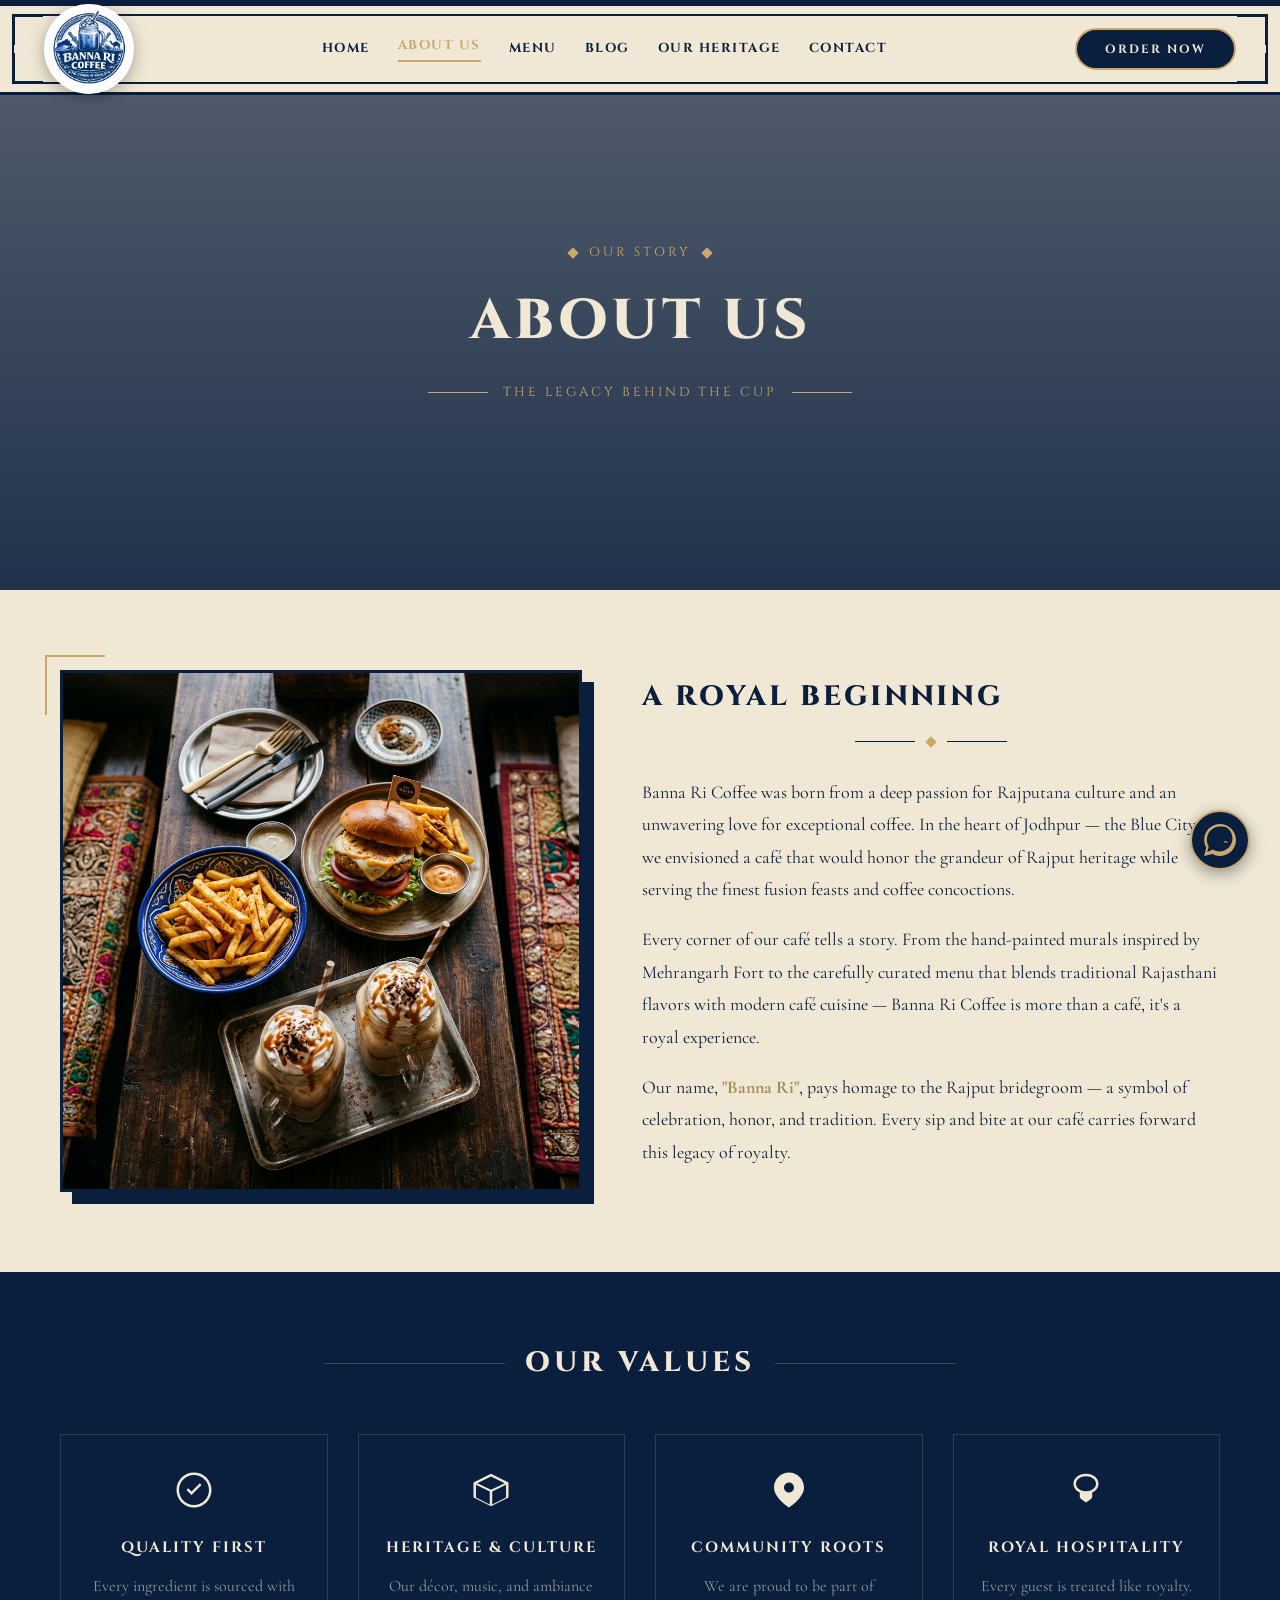
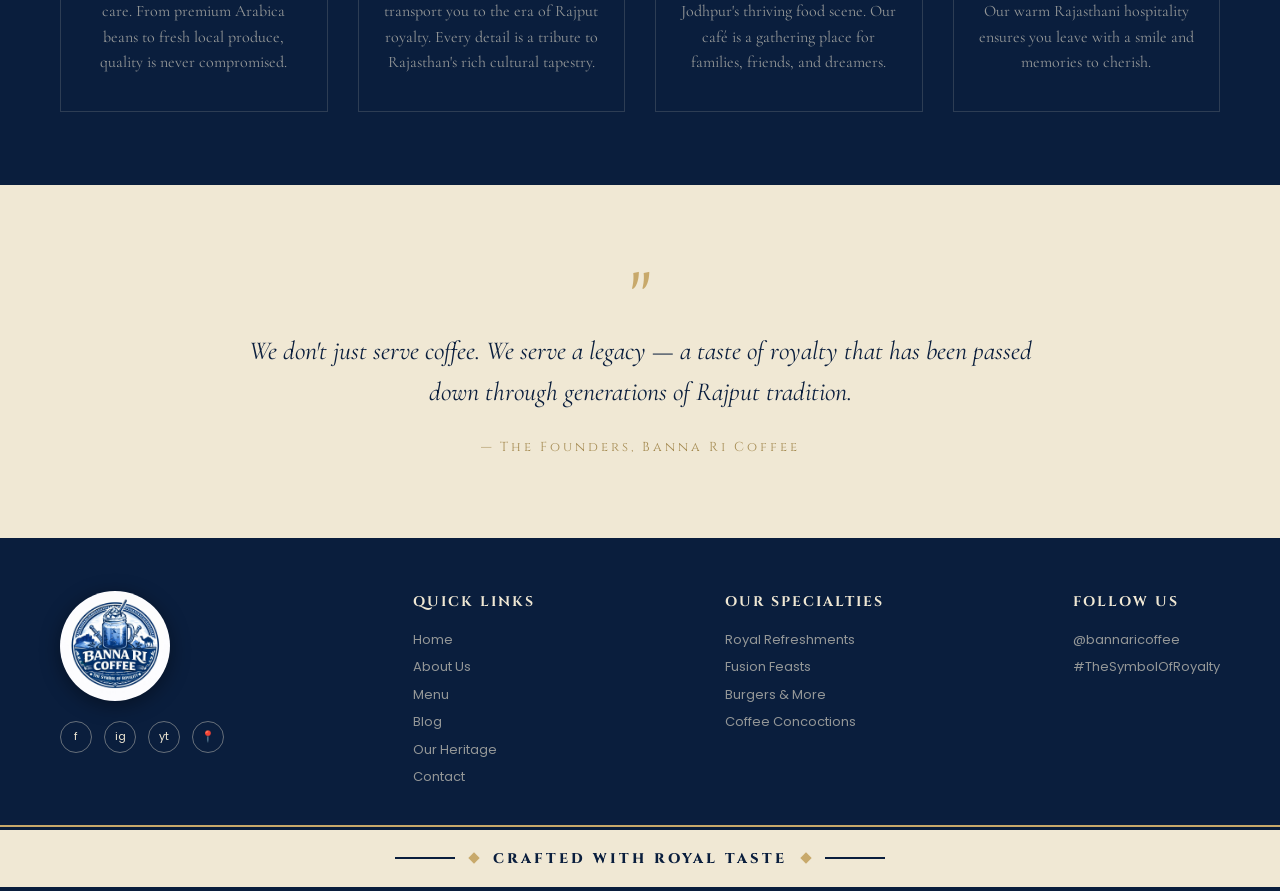
==== about.html @ 78f63f7e "feat: initial commit of Banna Ri Coffee website" ====
<!DOCTYPE html>
<html lang="en">
<head>
    <meta charset="UTF-8">
    <meta name="viewport" content="width=device-width, initial-scale=1.0">
    <title>About Us | Banna Ri Coffee – The Symbol of Royality</title>
    <meta name="description" content="Discover the story behind Banna Ri Coffee – where Rajputana heritage meets modern café culture in Jodhpur, Rajasthan.">
    <link rel="preconnect" href="https://fonts.googleapis.com">
    <link rel="preconnect" href="https://fonts.gstatic.com" crossorigin>
    <link href="https://fonts.googleapis.com/css2?family=Cinzel:wght@400;500;600;700;800;900&family=Cormorant+Garamond:ital,wght@0,300;0,400;0,500;0,600;0,700;1,300;1,400;1,500&family=Poppins:wght@300;400;500;600&display=swap" rel="stylesheet">
    <link rel="stylesheet" href="style.css">
    <link rel="stylesheet" href="pages.css">
</head>
<body>

<!-- NAVBAR -->
<nav id="navbar" class="navbar">
    <div class="nav-inner">
        <div class="corner-ornament tl"></div>
        <div class="corner-ornament tr"></div>
        <div class="corner-ornament bl"></div>
        <div class="corner-ornament br"></div>
        <a href="index.html" class="nav-logo"><img src="logo.png" alt="Banna Ri Coffee" class="logo-img"></a>
        <div class="nav-links">
            <a href="index.html">HOME</a>
            <a href="about.html" class="active">ABOUT US</a>
            <a href="menu.html">MENU</a>
            <a href="blog.html">BLOG</a>
            <a href="heritage.html">OUR HERITAGE</a>
            <a href="index.html#contact">CONTACT</a>
        </div>
        <button class="mobile-menu-toggle" id="mobile-toggle" aria-label="Toggle Menu">☰</button>
        <a href="https://wa.me/918690031102?text=Jai%20Rajputana!%20I%20would%20like%20to%20place%20an%20order%20or%20inquire%20about%20Banna%20Ri%20Coffee." class="order-btn" target="_blank" rel="noopener noreferrer">ORDER NOW</a>
    </div>
</nav>

<!-- PAGE HERO -->
<section class="page-hero">
    <div class="page-hero-bg" style="background-image:url('https://images.unsplash.com/photo-1524492412937-b28074a5d7da?q=80&w=1400&auto=format&fit=crop')"></div>
    <div class="page-hero-overlay"></div>
    <div class="page-hero-content">
        <p class="hero-tagline"><span class="diamond-sm"></span> OUR STORY <span class="diamond-sm"></span></p>
        <h1>ABOUT US</h1>
        <div class="hero-rule"><span class="rule-line"></span><span class="hero-sub">THE LEGACY BEHIND THE CUP</span><span class="rule-line"></span></div>
    </div>
</section>

<!-- STORY SECTION -->
<section class="about-story">
    <div class="story-grid">
        <div class="story-image">
            <img src="heritage-food.png" alt="Banna Ri Coffee Heritage Spread">
            <div class="img-ornament"></div>
        </div>
        <div class="story-text">
            <h2>A ROYAL BEGINNING</h2>
            <div class="ornament-divider">
                <span class="o-line"></span>
                <span class="diamond-sm"></span>
                <span class="o-line"></span>
            </div>
            <p>Banna Ri Coffee was born from a deep passion for Rajputana culture and an unwavering love for exceptional coffee. In the heart of Jodhpur — the Blue City — we envisioned a café that would honor the grandeur of Rajput heritage while serving the finest fusion feasts and coffee concoctions.</p>
            <p>Every corner of our café tells a story. From the hand-painted murals inspired by Mehrangarh Fort to the carefully curated menu that blends traditional Rajasthani flavors with modern café cuisine — Banna Ri Coffee is more than a café, it's a royal experience.</p>
            <p>Our name, <strong>"Banna Ri"</strong>, pays homage to the Rajput bridegroom — a symbol of celebration, honor, and tradition. Every sip and bite at our café carries forward this legacy of royalty.</p>
        </div>
    </div>
</section>

<!-- VALUES SECTION -->
<section class="values-section">
    <div class="values-heading">
        <div class="heading-line"></div>
        <h2>OUR VALUES</h2>
        <div class="heading-line"></div>
    </div>
    <div class="values-grid">
        <div class="value-card">
            <div class="value-icon">
                <svg viewBox="0 0 64 64" width="40" height="40" fill="var(--cream)"><path d="M32,4C16.5,4,4,16.5,4,32s12.5,28,28,28s28-12.5,28-28S47.5,4,32,4z M32,56C18.7,56,8,45.3,8,32S18.7,8,32,8s24,10.7,24,24S45.3,56,32,56z M44,24l-16,16l-8-8l2.8-2.8L28,34.4l13.2-13.2L44,24z"/></svg>
            </div>
            <h3>QUALITY FIRST</h3>
            <p>Every ingredient is sourced with care. From premium Arabica beans to fresh local produce, quality is never compromised.</p>
        </div>
        <div class="value-card">
            <div class="value-icon">
                <svg viewBox="0 0 64 64" width="40" height="40" fill="var(--cream)"><path d="M32,6L4,20v24l28,14l28-14V20L32,6z M32,10.5L54,21L32,31.5L10,21L32,10.5z M8,23.5l22,11v20.5L8,44V23.5z M34,55V34.5l22-11V44L34,55z"/></svg>
            </div>
            <h3>HERITAGE & CULTURE</h3>
            <p>Our décor, music, and ambiance transport you to the era of Rajput royalty. Every detail is a tribute to Rajasthan's rich cultural tapestry.</p>
        </div>
        <div class="value-card">
            <div class="value-icon">
                <svg viewBox="0 0 64 64" width="40" height="40" fill="var(--cream)"><path d="M32,4C18.7,4,8,14.7,8,28c0,17,24,32,24,32s24-15,24-32C56,14.7,45.3,4,32,4z M32,36c-4.4,0-8-3.6-8-8s3.6-8,8-8s8,3.6,8,8S36.4,36,32,36z"/></svg>
            </div>
            <h3>COMMUNITY ROOTS</h3>
            <p>We are proud to be part of Jodhpur's thriving food scene. Our café is a gathering place for families, friends, and dreamers.</p>
        </div>
        <div class="value-card">
            <div class="value-icon">
                <svg viewBox="0 0 64 64" width="40" height="40" fill="var(--cream)"><path d="M52,22c0-8.8-8-16-20-16S12,13.2,12,22c0,6,4,11.3,10,14v6c0,2,1,4,3,5l7,5l7-5c2-1,3-3,3-5v-6C48,33.3,52,28,52,22z M32,10c9,0,16,5.4,16,12s-7,12-16,12s-16-5.4-16-12S23,10,32,10z"/></svg>
            </div>
            <h3>ROYAL HOSPITALITY</h3>
            <p>Every guest is treated like royalty. Our warm Rajasthani hospitality ensures you leave with a smile and memories to cherish.</p>
        </div>
    </div>
</section>

<!-- TEAM QUOTE -->
<section class="quote-banner">
    <div class="quote-content">
        <div class="quote-mark">"</div>
        <blockquote>We don't just serve coffee. We serve a legacy — a taste of royalty that has been passed down through generations of Rajput tradition.</blockquote>
        <p class="quote-author">— The Founders, Banna Ri Coffee</p>
    </div>
</section>

<!-- FOOTER -->
<footer class="footer">
    <div class="footer-grid">
        <div class="footer-brand">
            <img src="logo.png" alt="Banna Ri Coffee" class="footer-logo">
            <div class="social-row">
                <a href="#" aria-label="Facebook">f</a>
                <a href="#" aria-label="Instagram">ig</a>
                <a href="#" aria-label="YouTube">yt</a>
                <a href="#" aria-label="Location">📍</a>
            </div>
        </div>
        <div class="footer-col">
            <h4>QUICK LINKS</h4>
            <a href="index.html">Home</a>
            <a href="about.html">About Us</a>
            <a href="menu.html">Menu</a>
            <a href="blog.html">Blog</a>
            <a href="heritage.html">Our Heritage</a>
            <a href="index.html#contact">Contact</a>
        </div>
        <div class="footer-col">
            <h4>OUR SPECIALTIES</h4>
            <a href="menu.html">Royal Refreshments</a>
            <a href="menu.html">Fusion Feasts</a>
            <a href="menu.html">Burgers & More</a>
            <a href="menu.html">Coffee Concoctions</a>
        </div>
        <div class="footer-col">
            <h4>FOLLOW US</h4>
            <p>@bannaricoffee</p>
            <p>#TheSymbolOfRoyalty</p>
        </div>
    </div>
</footer>
<div class="bottom-bar">
    <span class="bar-line"></span><span class="diamond-sm"></span>
    <span class="bar-text">CRAFTED WITH ROYAL TASTE</span>
    <span class="diamond-sm"></span><span class="bar-line"></span>
</div>

<!-- FLOATING WHATSAPP BUTTON -->
<a href="https://wa.me/918690031102?text=Jai%20Rajputana!%20I%20would%20like%20to%20place%20an%20order%20or%20inquire%20about%20Banna%20Ri%20Coffee." class="whatsapp-float" target="_blank" rel="noopener noreferrer">
    <div class="whatsapp-tooltip">ORDER / INQUIRE ON WHATSAPP</div>
    <svg class="whatsapp-icon" viewBox="0 0 24 24">
        <path d="M.057 24l1.687-6.163c-1.041-1.804-1.588-3.849-1.587-5.946C.06 5.348 5.397.01 12.008.01c3.202.001 6.212 1.246 8.477 3.514 2.266 2.268 3.507 5.28 3.505 8.484-.004 6.657-5.34 11.997-11.953 11.997-2.005-.001-3.973-.502-5.724-1.455L0 24zm6.59-4.846c1.6.95 3.188 1.449 4.825 1.451 5.436 0 9.86-4.37 9.864-9.799.002-2.63-1.023-5.101-2.885-6.967C16.688 1.974 14.218 1.95 12.012 1.95c-5.438 0-9.863 4.373-9.867 9.802-.001 1.764.47 3.487 1.365 5.02L2.516 21.03l4.131-1.876zm11.758-5.321c-.328-.164-1.94-.959-2.241-1.07-.301-.11-.52-.164-.738.164-.219.329-.848 1.07-.1.328.164.738 1.07 2.241.11.3-.11.492-.41.656-.82.328-1.53-.765-2.241-1.07-.3-.11-.492-.164-.738-.164-.219 0-.52.082-.738.329s-.82.82-.82 2.001.875 2.32 1.011 2.511c.137.192 1.7 2.596 4.12 3.644.576.248 1.025.396 1.375.507.579.184 1.106.158 1.522.096.464-.069 1.94-.793 2.214-1.52.274-.728.274-1.352.192-1.488-.082-.136-.301-.219-.63-.383z"/>
    </svg>
</a>

<!-- MOBILE MENU TOGGLE SCRIPT -->
<script>
    document.addEventListener("DOMContentLoaded", function() {
        const mobileToggle = document.getElementById("mobile-toggle");
        const navLinks = document.querySelector(".nav-links");
        
        if (mobileToggle && navLinks) {
            mobileToggle.addEventListener("click", function() {
                navLinks.classList.toggle("active");
                if (navLinks.classList.contains("active")) {
                    mobileToggle.innerHTML = "✕";
                } else {
                    mobileToggle.innerHTML = "☰";
                }
            });
        }
    });
</script>

</body>
</html>
---- style.css ----
@import url('https://fonts.googleapis.com/css2?family=Cinzel:wght@400;500;600;700;800;900&family=Cormorant+Garamond:ital,wght@0,300;0,400;0,500;0,600;0,700;1,300;1,400;1,500&family=Poppins:wght@300;400;500;600&display=swap');

/* ═══════════ COLOR SYSTEM ═══════════ */
:root {
  --navy: #0a1e3d;
  --navy-deep: #071630;
  --cream: #f0e8d4;
  --cream-light: #f5efe0;
  --beige: #e4dac6;
  --gold: #c8a96b;
  --gold-dark: #a58b52;
  --white: #fff;
  --border-blue: #1a3a6e;
}

/* ═══════════ RESET ═══════════ */
*,*::before,*::after{margin:0;padding:0;box-sizing:border-box}
html{scroll-behavior:smooth}
body{
  font-family:'Poppins',sans-serif;
  background:var(--cream);
  color:var(--navy);
  overflow-x:hidden;
  line-height:1.5;
}
a{text-decoration:none;color:inherit}
img{max-width:100%;display:block}
ul{list-style:none}

/* ═══════════ UTILITIES ═══════════ */
.diamond-sm{
  display:inline-block;width:8px;height:8px;
  background:var(--gold);transform:rotate(45deg);
  vertical-align:middle;
}
.d-bullet{
  display:inline-block;width:6px;height:6px;
  background:var(--navy);transform:rotate(45deg);
  margin-right:10px;vertical-align:middle;
}

/* Corner Ornaments */
.corner-ornament{
  position:absolute;width:30px;height:30px;
  border:2px solid var(--navy);z-index:5;
}
.corner-ornament.tl{top:-1px;left:-1px;border-right:none;border-bottom:none}
.corner-ornament.tr{top:-1px;right:-1px;border-left:none;border-bottom:none}
.corner-ornament.bl{bottom:-1px;left:-1px;border-right:none;border-top:none}
.corner-ornament.br{bottom:-1px;right:-1px;border-left:none;border-top:none}

/* ═══════════ NAVBAR ═══════════ */
.navbar{
  background:var(--cream);
  border-top:6px solid var(--navy);
  border-bottom:3px solid var(--navy);
  padding:8px 12px;
  position:sticky;top:0;z-index:1000;
}
.nav-inner{
  display:flex;align-items:center;justify-content:space-between;
  border:2px solid var(--navy);padding:8px 30px;
  position:relative;background:var(--cream);
}
.nav-logo{display:block;width:90px;height:90px;flex-shrink:0;
  margin-top:-20px;margin-bottom:-20px;z-index:10;
}
.logo-img{
  width:100%;height:100%;object-fit:contain;
  border-radius:50%;
  filter:drop-shadow(0 4px 8px rgba(0,0,0,.3));
}
.nav-links{display:flex;gap:28px;align-items:center}
.nav-links a{
  font-family:'Cinzel',serif;font-size:13px;font-weight:700;
  letter-spacing:1.5px;color:var(--navy);
  position:relative;transition:color .3s;
}
.nav-links a:hover{color:var(--gold-dark)}
.order-btn{
  font-family:'Cinzel',serif;font-size:12px;font-weight:700;
  letter-spacing:2px;padding:10px 28px;
  background:var(--navy);color:var(--cream);
  border:2px solid var(--gold);border-radius:30px;
  transition:all .3s;
}
.order-btn:hover{background:var(--border-blue);box-shadow:0 0 15px rgba(200,169,107,.3)}
.nav-camel{position:absolute;right:50px;top:-18px;font-size:22px;opacity:.6}

/* ═══════════ HERO ═══════════ */
.hero{
  position:relative;background:var(--navy);
  padding:70px 60px 60px;overflow:hidden;
  border-bottom:4px solid var(--gold);
  min-height:85vh;display:flex;align-items:center;
}
.hero-palace-bg{
  position:absolute;top:0;left:0;width:55%;height:100%;
  background:url('https://images.unsplash.com/photo-1599661555355-61b6c6b4458f?q=80&w=1200&auto=format&fit=crop') center/cover;
  opacity:.12;mix-blend-mode:screen;
}
.hero-mandala{
  position:absolute;top:-150px;right:-150px;width:700px;height:700px;
  border:1px solid rgba(200,169,107,.15);border-radius:50%;
  box-shadow:inset 0 0 80px rgba(200,169,107,.08),0 0 80px rgba(200,169,107,.05);
}
.hero-gradient{
  position:absolute;bottom:0;left:0;width:100%;height:50%;
  background:linear-gradient(to top,var(--navy),transparent);z-index:1;
}
/* Hero corners */
.hero-corner{position:absolute;width:60px;height:60px;z-index:3;opacity:.6}
.hero-corner.tl{top:15px;left:15px;border-top:2px solid var(--gold);border-left:2px solid var(--gold)}
.hero-corner.tr{top:15px;right:15px;border-top:2px solid var(--gold);border-right:2px solid var(--gold)}
.hero-corner.bl{bottom:15px;left:15px;border-bottom:2px solid var(--gold);border-left:2px solid var(--gold)}
.hero-corner.br{bottom:15px;right:15px;border-bottom:2px solid var(--gold);border-right:2px solid var(--gold)}

.hero-content{
  display:flex;align-items:center;justify-content:space-between;
  width:100%;max-width:1400px;margin:0 auto;
  position:relative;z-index:5;
}
.hero-text{flex:1;max-width:620px}
.hero-tagline{
  font-family:'Cinzel',serif;font-size:14px;color:var(--gold);
  letter-spacing:3px;margin-bottom:20px;
  display:flex;align-items:center;gap:12px;
}
.hero h1{
  font-family:'Cinzel',serif;color:var(--cream);
  font-size:72px;line-height:1.05;font-weight:800;
  margin-bottom:25px;letter-spacing:2px;
}
.h1-smaller{font-size:42px;font-weight:600;letter-spacing:3px}
.hero-rule{display:flex;align-items:center;gap:15px;margin-bottom:40px}
.rule-line{flex:0 0 60px;height:1px;background:var(--gold)}
.hero-sub{
  font-family:'Cinzel',serif;font-size:15px;color:var(--gold);
  letter-spacing:3px;white-space:nowrap;
}
.hero-btns{display:flex;gap:20px}
.btn-plaque{
  font-family:'Cinzel',serif;font-size:13px;font-weight:700;
  letter-spacing:2px;padding:14px 35px;
  border:2px solid var(--cream);color:var(--cream);
  background:transparent;position:relative;
  transition:all .4s;
}
.btn-plaque:hover{background:rgba(255,255,255,.1);box-shadow:0 0 20px rgba(200,169,107,.2)}
.btn-plaque.filled{background:var(--cream);color:var(--navy);border-color:var(--cream)}
.btn-plaque.filled:hover{background:var(--beige)}

.hero-image{flex:0 0 420px;position:relative;display:flex;justify-content:center}
.coffee-img{
  width:100%;max-width:400px;
  filter:drop-shadow(0 30px 50px rgba(0,0,0,.7));
  animation:heroFloat 5s ease-in-out infinite;
}
.coffee-logo-overlay{
  position:absolute;bottom:20%;right:10%;width:90px;height:90px;
}
.coffee-logo{width:100%;border-radius:50%;opacity:.85}

@keyframes heroFloat{
  0%,100%{transform:translateY(0)}
  50%{transform:translateY(-12px)}
}

/* ═══════════ MENU POSTER (Figma Layout) ═══════════ */
.menu-section{
  background:var(--cream);
  padding:50px 40px;
  display:flex;justify-content:center;
}
.menu-poster{
  max-width:700px;width:100%;
}
.poster-border{
  border:3px solid var(--navy);padding:30px 35px 20px;
  position:relative;background:var(--cream-light);
  box-shadow:inset 0 0 0 6px var(--cream-light),inset 0 0 0 8px var(--navy);
}

/* Logo cloud at top */
.poster-logo-wrap{
  display:flex;justify-content:center;margin-bottom:15px;
  margin-top:-10px;
}
.poster-cloud{
  position:relative;padding:10px;
  background:var(--cream-light);z-index:2;
}
.poster-cloud::before{
  content:'';position:absolute;inset:-15px -30px;
  background:var(--navy);
  -webkit-mask-image:url("data:image/svg+xml,%3Csvg xmlns='http://www.w3.org/2000/svg' viewBox='0 0 300 120'%3E%3Cpath d='M20,110 Q0,60 20,10 Q75,-10 150,10 Q225,-10 280,10 Q300,60 280,110 Q225,130 150,110 Q75,130 20,110Z' fill='black'/%3E%3C/svg%3E");
  mask-image:url("data:image/svg+xml,%3Csvg xmlns='http://www.w3.org/2000/svg' viewBox='0 0 300 120'%3E%3Cpath d='M20,110 Q0,60 20,10 Q75,-10 150,10 Q225,-10 280,10 Q300,60 280,110 Q225,130 150,110 Q75,130 20,110Z' fill='black'/%3E%3C/svg%3E");
  -webkit-mask-size:100% 100%;mask-size:100% 100%;
  z-index:-1;opacity:.08;
}
.poster-logo-img{
  width:120px;height:120px;border-radius:50%;
  object-fit:contain;
  filter:drop-shadow(0 4px 10px rgba(0,0,0,.2));
}

/* Poster title */
.poster-title{
  display:flex;align-items:center;justify-content:center;
  gap:15px;margin-bottom:30px;
}
.poster-title h2{
  font-family:'Cinzel',serif;font-size:22px;font-weight:800;
  letter-spacing:4px;color:var(--navy);white-space:nowrap;
  text-align:center;
}
.heading-line{flex:1;height:2px;background:var(--navy);max-width:100px}

/* Category card */
.poster-category{
  border:2px solid var(--navy);
  margin-bottom:20px;padding:0 25px 20px;
  background:var(--beige);position:relative;
  box-shadow:inset 0 0 0 3px var(--beige),inset 0 0 0 4px rgba(10,30,61,.12);
}

/* Category header pill */
.poster-cat-header{
  display:flex;align-items:center;justify-content:center;gap:12px;
  margin:-1px -26px 20px;padding:12px 20px;
  background:var(--navy);position:relative;
  /* Scalloped bottom */
  -webkit-mask-image:url("data:image/svg+xml,%3Csvg xmlns='http://www.w3.org/2000/svg' viewBox='0 0 300 55'%3E%3Crect width='300' height='42' fill='black'/%3E%3Cpath d='M0,42 Q50,65 100,42 Q150,65 200,42 Q250,65 300,42 L300,55 L0,55Z' fill='black'/%3E%3C/svg%3E");
  mask-image:url("data:image/svg+xml,%3Csvg xmlns='http://www.w3.org/2000/svg' viewBox='0 0 300 55'%3E%3Crect width='300' height='42' fill='black'/%3E%3Cpath d='M0,42 Q50,65 100,42 Q150,65 200,42 Q250,65 300,42 L300,55 L0,55Z' fill='black'/%3E%3C/svg%3E");
  -webkit-mask-size:100% 100%;mask-size:100% 100%;
}
.cat-pill-label{
  font-family:'Cinzel',serif;font-size:15px;font-weight:800;
  letter-spacing:2px;color:var(--cream);text-align:center;
}
.cat-pill-label small{
  font-size:11px;display:block;letter-spacing:1px;
  opacity:.7;margin-top:2px;
}
.cat-pill-label.full{width:100%}
.cat-icon{opacity:.8}
.cat-icon svg{fill:var(--cream)!important}

/* Menu items */
.poster-items{
  padding:5px 10px;
}
.poster-items.two-col{
  display:grid;grid-template-columns:1fr 1fr;gap:4px 30px;
}
.poster-item{
  font-family:'Cormorant Garamond',serif;
  font-size:19px;font-weight:600;color:var(--navy);
  margin-bottom:8px;line-height:1.4;
  display:flex;align-items:center;
}

/* Sketches */
.poster-sketches{
  display:flex;gap:20px;justify-content:center;
  padding-top:10px;height:90px;align-items:flex-end;
}
.poster-sketches.coffee-row{height:100px}
.sketch-img{
  max-height:80px;
  filter:sepia(1) hue-rotate(190deg) saturate(.35) contrast(1.3) brightness(.75);
  mix-blend-mode:multiply;opacity:.65;
}

/* Bottom heritage row */
.poster-bottom-row{
  display:flex;justify-content:space-between;
  align-items:flex-end;margin-top:10px;padding:0 10px;
  height:130px;overflow:hidden;
}
.poster-warrior{
  height:120px;
  filter:sepia(1) hue-rotate(190deg) saturate(.3) brightness(.6);
  mix-blend-mode:multiply;opacity:.5;
}
.poster-palace{
  height:100px;
  filter:sepia(1) hue-rotate(190deg) saturate(.3) brightness(.5);
  mix-blend-mode:multiply;opacity:.35;
}

/* ═══════════ HERITAGE SECTION ═══════════ */
.heritage-section{
  background:var(--navy);color:var(--cream);
  border-top:3px solid var(--gold);
  border-bottom:3px solid var(--gold);
  overflow:hidden;
}
.heritage-content{
  display:flex;align-items:stretch;
  max-width:1400px;margin:0 auto;
}
.heritage-left{flex:0 0 35%;overflow:hidden}
.heritage-food-img{width:100%;height:100%;object-fit:cover;min-height:450px}
.heritage-center{
  flex:1;padding:60px 50px;
  display:flex;flex-direction:column;justify-content:center;
}
.heritage-center h2{
  font-family:'Cinzel',serif;font-size:32px;line-height:1.4;
  color:var(--cream);letter-spacing:2px;margin-bottom:25px;
}
.heritage-center p{
  font-family:'Cormorant Garamond',serif;
  font-size:18px;color:rgba(240,232,212,.7);line-height:1.7;
  font-style:italic;
}
.heritage-right{flex:0 0 30%;overflow:hidden;position:relative}
.warrior-img{
  width:100%;height:100%;object-fit:cover;min-height:450px;
  opacity:.7;mix-blend-mode:lighten;
}

/* ═══════════ GALLERY STRIP ═══════════ */
.gallery-strip{
  background:var(--navy-deep);
  padding:15px;border-bottom:3px solid var(--gold);
}
.gallery-row{display:flex;gap:12px}
.g-item{flex:1;overflow:hidden;border:2px solid var(--gold);border-radius:4px}
.g-item img{
  width:100%;height:180px;object-fit:cover;
  transition:transform .6s;
  filter:sepia(.15) contrast(1.1);
}
.g-item:hover img{transform:scale(1.08)}

/* ═══════════ CONTACT BAR ═══════════ */
.contact-bar{
  background:var(--cream);padding:70px 60px;
  position:relative;overflow:hidden;
  border-bottom:3px solid var(--navy);
}
.contact-palace-bg{
  position:absolute;right:0;bottom:0;width:40%;height:100%;
  opacity:.08;pointer-events:none;
}
.palace-watermark{width:100%;height:100%;object-fit:cover}
.contact-boxes{
  display:flex;justify-content:space-around;
  max-width:1100px;margin:0 auto;position:relative;z-index:2;
  gap:30px;
}
.c-box {
  text-align: center;
  flex: 1;
  padding: 20px;
  transition: transform 0.3s ease;
}
.c-box:hover {
  transform: translateY(-5px);
}
.c-icon {
  width: 50px;
  height: 50px;
  margin: 0 auto 15px;
  color: var(--gold);
  background: var(--navy);
  border-radius: 50%;
  display: flex;
  align-items: center;
  justify-content: center;
  border: 1.5px solid var(--gold);
  box-shadow: 0 4px 10px rgba(10, 30, 61, 0.15);
  transition: all 0.3s ease;
}
.c-box:hover .c-icon {
  background: var(--gold);
  color: var(--navy);
  transform: rotate(5deg) scale(1.05);
  box-shadow: 0 6px 15px rgba(200, 169, 107, 0.3);
}
.c-box h4 {
  font-family: 'Cinzel', serif;
  font-size: 15px;
  font-weight: 700;
  letter-spacing: 2px;
  margin-bottom: 12px;
  color: var(--navy);
  position: relative;
  display: inline-block;
  padding-bottom: 8px;
}
.c-box h4::after {
  content: '';
  position: absolute;
  bottom: 0;
  left: 50%;
  transform: translateX(-50%);
  width: 20px;
  height: 1.5px;
  background: var(--gold);
  transition: width 0.3s ease;
}
.c-box:hover h4::after {
  width: 40px;
}
.c-box p {
  font-family: 'Cormorant Garamond', serif;
  font-size: 17px;
  color: var(--navy);
  line-height: 1.6;
  font-weight: 500;
}

/* ═══════════ FOOTER ═══════════ */
.footer{
  background:var(--navy);color:var(--cream);
  padding:50px 60px 30px;
  border-bottom:2px solid var(--gold);
}
.footer-grid{
  display:flex;justify-content:space-between;
  max-width:1400px;margin:0 auto;gap:40px;
}
.footer-brand{display:flex;flex-direction:column;align-items:flex-start}
.footer-logo{
  width:110px;height:110px;border-radius:50%;
  object-fit:contain;margin-bottom:20px;
  filter:drop-shadow(0 4px 10px rgba(0,0,0,.4));
}
.social-row{display:flex;gap:12px}
.social-row a{
  width:32px;height:32px;border:1px solid rgba(240,232,212,.4);
  border-radius:50%;display:flex;align-items:center;justify-content:center;
  font-size:11px;color:var(--cream);transition:all .3s;
}
.social-row a:hover{border-color:var(--gold);color:var(--gold)}

.footer-col{display:flex;flex-direction:column}
.footer-col h4{
  font-family:'Cinzel',serif;font-size:14px;font-weight:700;
  letter-spacing:2px;margin-bottom:18px;color:var(--cream);
}
.footer-col a,.footer-col p{
  font-size:13px;color:rgba(240,232,212,.6);
  margin-bottom:8px;transition:color .3s;
}
.footer-col a:hover{color:var(--gold)}

/* ═══════════ BOTTOM BAR ═══════════ */
.bottom-bar{
  background:var(--cream);padding:18px;
  display:flex;align-items:center;justify-content:center;gap:15px;
  border-top:3px solid var(--navy);
  border-bottom:4px solid var(--navy);
}
.bar-line{width:60px;height:2px;background:var(--navy)}
.bar-text{
  font-family:'Cinzel',serif;font-size:14px;font-weight:800;
  letter-spacing:3px;color:var(--navy);
}

.mobile-menu-toggle {
  display: none;
}

/* ═══════════ FLOATING WHATSAPP BUTTON ═══════════ */
.whatsapp-float {
  position: fixed;
  bottom: 30px;
  right: 30px;
  background: var(--navy);
  border: 2px solid var(--gold);
  color: var(--gold);
  width: 60px;
  height: 60px;
  border-radius: 50%;
  display: flex;
  align-items: center;
  justify-content: center;
  box-shadow: 0 4px 15px rgba(10, 30, 61, 0.4);
  z-index: 1999;
  transition: all 0.3s ease;
  text-decoration: none;
}
.whatsapp-float:hover {
  background: var(--gold);
  color: var(--navy);
  transform: scale(1.1);
  box-shadow: 0 6px 20px rgba(200, 169, 107, 0.6);
}
.whatsapp-icon {
  width: 32px;
  height: 32px;
  fill: currentColor;
}
.whatsapp-tooltip {
  position: absolute;
  right: 70px;
  background: var(--navy);
  border: 1px solid var(--gold);
  color: var(--cream);
  padding: 6px 12px;
  border-radius: 4px;
  font-size: 12px;
  font-family: 'Cinzel', serif;
  font-weight: 600;
  letter-spacing: 1px;
  white-space: nowrap;
  opacity: 0;
  pointer-events: none;
  transition: opacity 0.3s, transform 0.3s;
  transform: translateX(10px);
  box-shadow: 0 4px 10px rgba(0,0,0,0.3);
}
.whatsapp-float:hover .whatsapp-tooltip {
  opacity: 1;
  transform: translateX(0);
}

/* ═══════════ BLOG PREVIEW ═══════════ */
.blog-preview-section {
  background: var(--navy-deep);
  color: var(--cream);
  padding: 80px 60px;
  text-align: center;
  border-bottom: 3px solid var(--gold);
}
.preview-header {
  display: flex;
  align-items: center;
  justify-content: center;
  gap: 20px;
  margin-bottom: 10px;
}
.preview-header h2 {
  font-family: 'Cinzel', serif;
  font-size: 28px;
  font-weight: 800;
  letter-spacing: 4px;
  color: var(--cream);
  white-space: nowrap;
}
.preview-header .heading-line {
  flex: 1;
  height: 1px;
  background: rgba(240, 232, 212, 0.2);
  max-width: 180px;
}
.preview-subtitle {
  font-family: 'Cormorant Garamond', serif;
  font-size: 18px;
  font-style: italic;
  color: var(--gold);
  margin-bottom: 50px;
}
.preview-grid {
  display: grid;
  grid-template-columns: repeat(2, 1fr);
  gap: 40px;
  max-width: 1100px;
  margin: 0 auto 50px;
  text-align: left;
}
.preview-card {
  background: var(--navy);
  border: 2px solid rgba(200, 169, 107, 0.2);
  display: flex;
  flex-direction: column;
  transition: all 0.3s ease;
}
.preview-card:hover {
  transform: translateY(-5px);
  border-color: var(--gold);
  box-shadow: 0 10px 25px rgba(0,0,0,0.3);
}
.p-card-img-wrap {
  position: relative;
  height: 240px;
  overflow: hidden;
  border-bottom: 2px solid rgba(200, 169, 107, 0.2);
}
.p-card-img {
  width: 100%;
  height: 100%;
  object-fit: cover;
  transition: transform 0.5s ease;
}
.preview-card:hover .p-card-img {
  transform: scale(1.05);
}
.p-card-tag {
  position: absolute;
  top: 15px;
  left: 15px;
  background: var(--navy-deep);
  color: var(--gold);
  border: 1px solid var(--gold);
  font-family: 'Cinzel', serif;
  font-size: 10px;
  font-weight: 700;
  letter-spacing: 1px;
  padding: 4px 10px;
}
.p-card-content {
  padding: 25px;
  display: flex;
  flex-direction: column;
  flex-grow: 1;
}
.p-card-date {
  font-family: 'Cinzel', serif;
  font-size: 11px;
  color: var(--gold-dark);
  margin-bottom: 10px;
  letter-spacing: 1px;
}
.preview-card h3 {
  font-family: 'Cinzel', serif;
  font-size: 18px;
  font-weight: 700;
  color: var(--cream);
  margin-bottom: 12px;
  letter-spacing: 1px;
}
.p-card-content p {
  font-family: 'Cormorant Garamond', serif;
  font-size: 16px;
  color: rgba(240, 232, 212, 0.7);
  line-height: 1.6;
  margin-bottom: 20px;
  flex-grow: 1;
}
.p-read-more {
  font-family: 'Cinzel', serif;
  font-size: 11px;
  font-weight: 700;
  color: var(--gold);
  letter-spacing: 1.5px;
  transition: color 0.3s;
  align-self: flex-start;
}
.p-read-more:hover {
  color: var(--cream);
}
.preview-action {
  display: flex;
  justify-content: center;
}

/* ═══════════ RESPONSIVE ═══════════ */
@media(max-width:1024px){
  .hero-content{flex-direction:column;text-align:center;gap:50px}
  .hero-text{align-items:center;display:flex;flex-direction:column;max-width:100%}
  .hero h1{font-size:48px}
  .h1-smaller{font-size:28px}
  .hero-image{flex:0 0 auto}
  .nav-links{
    display: none;
    flex-direction: column;
    position: absolute;
    top: 100%;
    left: 0;
    right: 0;
    background: var(--navy);
    border: 2px solid var(--gold);
    border-top: none;
    padding: 30px 20px;
    gap: 20px;
    z-index: 999;
    box-shadow: 0 10px 30px rgba(0,0,0,0.5);
  }
  .nav-links.active {
    display: flex;
  }
  .nav-links a {
    color: var(--cream);
    font-size: 16px;
    text-align: center;
    width: 100%;
    padding: 10px 0;
    border-bottom: 1px solid rgba(200, 169, 107, 0.15);
  }
  .nav-links a:last-child {
    border-bottom: none;
  }
  .nav-links a.active {
    color: var(--gold);
    border-bottom: 2px solid var(--gold);
    padding-bottom: 4px;
  }
  .mobile-menu-toggle {
    display: block;
    background: transparent;
    border: none;
    color: var(--navy);
    font-size: 32px;
    cursor: pointer;
    order: 3;
    line-height: 1;
    transition: color 0.3s;
    padding: 5px 10px;
  }
  .mobile-menu-toggle:hover {
    color: var(--gold-dark);
  }
  .nav-camel{display:none}
  .menu-columns{flex-direction:column}
  .heritage-content{flex-direction:column}
  .heritage-left,.heritage-right{flex:0 0 auto}
  .heritage-food-img,.warrior-img{min-height:300px}
  .gallery-row{flex-wrap:wrap}
  .g-item{flex:0 0 calc(50% - 6px)}
  .contact-boxes{flex-direction:column;gap:30px;align-items:center}
  .footer-grid{flex-direction:column;gap:30px}
  .preview-grid {
    grid-template-columns: 1fr;
    gap: 30px;
  }
  .blog-preview-section {
    padding: 60px 20px;
  }
}
@media(max-width:600px){
  .hero{padding:50px 20px}
  .hero h1{font-size:36px}
  .h1-smaller{font-size:22px}
  .menu-section{padding:30px 15px}
  .menu-frame{padding:25px 15px}
  .hero-btns{flex-direction:column;gap:12px}
  .g-item{flex:0 0 100%}
  .whatsapp-float {
    bottom: 20px;
    right: 20px;
    width: 50px;
    height: 50px;
  }
  .whatsapp-icon {
    width: 26px;
    height: 26px;
  }
  .whatsapp-tooltip {
    display: none; /* Hide tooltips on small mobile touchscreens */
  }
}
---- pages.css ----
/* ═══════════ PAGES.CSS — Shared Inner Page Styles ═══════════ */

/* Active nav highlight */
.nav-links a.active{color:var(--gold);border-bottom:2px solid var(--gold);padding-bottom:4px}

/* ═══════════ PAGE HERO ═══════════ */
.page-hero{
  position:relative;min-height:55vh;
  display:flex;align-items:center;justify-content:center;
  overflow:hidden;text-align:center;
}
.page-hero.short{min-height:40vh}
.page-hero-bg{
  position:absolute;inset:0;
  background-size:cover;background-position:center;
  filter:brightness(.35) sepia(.3);
}
.page-hero-overlay{
  position:absolute;inset:0;
  background:linear-gradient(to bottom,rgba(10,30,61,.7),rgba(10,30,61,.9));
}
.page-hero-content{position:relative;z-index:2;max-width:800px;padding:40px 20px}
.page-hero-content .hero-tagline{
  font-family:'Cinzel',serif;font-size:13px;color:var(--gold);
  letter-spacing:3px;margin-bottom:16px;
  display:flex;align-items:center;justify-content:center;gap:12px;
}
.page-hero-content h1{
  font-family:'Cinzel',serif;color:var(--cream);
  font-size:56px;font-weight:800;letter-spacing:4px;margin-bottom:20px;
}
.page-hero-content .hero-rule{
  display:flex;align-items:center;justify-content:center;gap:15px;
}
.page-hero-content .hero-sub{
  font-family:'Cinzel',serif;font-size:13px;color:var(--gold);
  letter-spacing:3px;white-space:nowrap;
}

/* ═══════════ ORNAMENT DIVIDER ═══════════ */
.ornament-divider{display:flex;align-items:center;justify-content:center;gap:12px;margin:20px 0 30px}
.o-line{width:60px;height:1px;background:var(--navy)}
.o-line.light{background:var(--gold)}

/* ═══════════ ABOUT PAGE ═══════════ */
.about-story{padding:80px 60px;background:var(--cream)}
.story-grid{
  display:flex;gap:60px;align-items:center;
  max-width:1200px;margin:0 auto;
}
.story-image{
  flex:0 0 45%;position:relative;
}
.story-image img{
  width:100%;border:3px solid var(--navy);
  box-shadow:12px 12px 0 var(--navy);
}
.img-ornament{
  position:absolute;top:-15px;left:-15px;width:60px;height:60px;
  border-top:2px solid var(--gold);border-left:2px solid var(--gold);
}
.story-text{flex:1}
.story-text h2{
  font-family:'Cinzel',serif;font-size:28px;font-weight:800;
  letter-spacing:3px;color:var(--navy);margin-bottom:5px;
}
.story-text p{
  font-family:'Cormorant Garamond',serif;font-size:18px;
  color:var(--navy);line-height:1.8;margin-bottom:18px;
}
.story-text strong{color:var(--gold-dark)}

/* VALUES */
.values-section{background:var(--navy);padding:70px 60px}
.values-heading{
  display:flex;align-items:center;justify-content:center;gap:20px;margin-bottom:50px;
}
.values-heading h2{
  font-family:'Cinzel',serif;font-size:28px;font-weight:800;
  letter-spacing:4px;color:var(--cream);white-space:nowrap;
}
.values-heading .heading-line{flex:1;height:1px;background:rgba(240,232,212,.2);max-width:180px}
.values-grid{
  display:grid;grid-template-columns:repeat(4,1fr);gap:30px;
  max-width:1200px;margin:0 auto;
}
.value-card{
  border:1px solid rgba(240,232,212,.15);padding:35px 25px;
  text-align:center;transition:all .4s;
}
.value-card:hover{border-color:var(--gold);transform:translateY(-5px)}
.value-icon{margin-bottom:20px}
.value-card h3{
  font-family:'Cinzel',serif;font-size:15px;font-weight:700;
  letter-spacing:2px;color:var(--cream);margin-bottom:14px;
}
.value-card p{
  font-family:'Cormorant Garamond',serif;font-size:16px;
  color:rgba(240,232,212,.6);line-height:1.6;
}

/* QUOTE BANNER */
.quote-banner{
  background:var(--cream);padding:80px 60px;text-align:center;
  border-top:3px solid var(--navy);border-bottom:3px solid var(--navy);
}
.quote-content{max-width:800px;margin:0 auto}
.quote-mark{
  font-family:'Cinzel',serif;font-size:80px;color:var(--gold);
  line-height:1;margin-bottom:-15px;
}
.quote-banner blockquote{
  font-family:'Cormorant Garamond',serif;font-size:26px;
  font-style:italic;color:var(--navy);line-height:1.6;margin-bottom:25px;
}
.quote-author{
  font-family:'Cinzel',serif;font-size:13px;letter-spacing:3px;
  color:var(--gold-dark);
}

/* ═══════════ MENU POSTER SHOWCASE ═══════════ */
.menu-poster-showcase{
  background:var(--navy);padding:50px 40px;
  display:flex;justify-content:center;
  border-bottom:3px solid var(--gold);
}
.poster-frame{
  max-width:600px;width:100%;
  border:3px solid var(--gold);padding:8px;
  background:var(--cream-light);
  box-shadow:0 20px 60px rgba(0,0,0,.4);
}
.poster-image{width:100%;display:block}

/* ═══════════ MENU PAGE ═══════════ */
.full-menu{padding:60px 60px;background:var(--cream)}
.menu-category{
  max-width:1100px;margin:0 auto 60px;
  border:2px solid var(--navy);padding:40px;
  background:var(--cream-light);position:relative;
}
.cat-header{display:flex;align-items:center;justify-content:center;gap:20px;margin-bottom:10px}
.cat-header h2{
  font-family:'Cinzel',serif;font-size:24px;font-weight:800;
  letter-spacing:3px;white-space:nowrap;
}
.cat-header .heading-line{flex:1;height:2px;background:var(--navy);max-width:120px}
.cat-subtitle{
  text-align:center;font-family:'Cormorant Garamond',serif;
  font-size:16px;font-style:italic;color:var(--gold-dark);margin-bottom:30px;
}
.menu-items-grid{display:grid;grid-template-columns:repeat(2,1fr);gap:20px}
.menu-item{
  display:flex;justify-content:space-between;align-items:flex-start;
  padding:18px 20px;border-bottom:1px dashed rgba(10,30,61,.2);
  transition:background .3s;
}
.menu-item:hover{background:rgba(200,169,107,.08)}
.item-info h3{
  font-family:'Cinzel',serif;font-size:16px;font-weight:700;
  letter-spacing:1px;margin-bottom:5px;
}
.item-info p{
  font-family:'Cormorant Garamond',serif;font-size:14px;
  color:rgba(10,30,61,.6);line-height:1.4;
}
.item-price{
  font-family:'Cinzel',serif;font-size:18px;font-weight:800;
  color:var(--gold-dark);white-space:nowrap;padding-left:15px;
}

/* MENU CTA */
.menu-cta{
  background:var(--navy);padding:60px 40px;text-align:center;
  border-top:3px solid var(--gold);
}
.menu-cta h2{
  font-family:'Cinzel',serif;font-size:30px;font-weight:800;
  letter-spacing:3px;color:var(--cream);margin-bottom:12px;
}
.menu-cta p{
  font-family:'Cormorant Garamond',serif;font-size:18px;
  color:rgba(240,232,212,.6);margin-bottom:30px;
}

/* ═══════════ BLOG PAGE & CHRONICLES ═══════════ */
.blog-full {
  padding: 60px 40px;
  background: var(--cream);
}
.blog-container {
  max-width: 1200px;
  margin: 0 auto;
}

/* Category Filter Bar */
.blog-filter-bar {
  display: flex;
  justify-content: center;
  gap: 15px;
  margin-bottom: 50px;
  flex-wrap: wrap;
}
.filter-btn {
  font-family: 'Cinzel', serif;
  font-size: 12px;
  font-weight: 700;
  letter-spacing: 2px;
  padding: 10px 24px;
  border: 2px solid var(--navy);
  background: transparent;
  color: var(--navy);
  cursor: pointer;
  transition: all 0.3s ease;
  position: relative;
}
.filter-btn::after {
  content: '';
  position: absolute;
  bottom: 2px; left: 10px; right: 10px;
  height: 1px; background: var(--gold);
  transform: scaleX(0); transition: transform 0.3s ease;
}
.filter-btn:hover::after, .filter-btn.active::after {
  transform: scaleX(1);
}
.filter-btn:hover, .filter-btn.active {
  background: var(--navy);
  color: var(--cream);
  border-color: var(--navy);
}

/* Blog Grid */
.blog-grid {
  display: grid;
  grid-template-columns: repeat(2, 1fr);
  gap: 40px;
  margin-bottom: 40px;
}
.blog-card {
  background: var(--cream-light);
  border: 2px solid var(--navy);
  position: relative;
  display: flex;
  flex-direction: column;
  box-shadow: 0 10px 30px rgba(10,30,61,0.05);
  transition: all 0.4s ease;
}
.blog-card:hover {
  transform: translateY(-8px);
  border-color: var(--gold);
  box-shadow: 0 20px 40px rgba(10,30,61,0.15);
}
.blog-card-image-wrap {
  position: relative;
  height: 280px;
  overflow: hidden;
  border-bottom: 2px solid var(--navy);
}
.blog-card:hover .blog-card-image-wrap {
  border-bottom-color: var(--gold);
}
.blog-card-img {
  width: 100%;
  height: 100%;
  object-fit: cover;
  transition: transform 0.8s ease;
  filter: sepia(0.15) contrast(1.05);
}
.blog-card:hover .blog-card-img {
  transform: scale(1.06);
  filter: sepia(0) contrast(1);
}
.blog-card-tag {
  position: absolute;
  top: 15px;
  left: 15px;
  background: var(--navy);
  color: var(--cream);
  border: 1px solid var(--gold);
  font-family: 'Cinzel', serif;
  font-size: 11px;
  font-weight: 700;
  letter-spacing: 1.5px;
  padding: 6px 14px;
}
.blog-card-content {
  padding: 30px;
  display: flex;
  flex-direction: column;
  flex-grow: 1;
}
.blog-card-meta {
  font-family: 'Cinzel', serif;
  font-size: 12px;
  color: var(--gold-dark);
  margin-bottom: 12px;
  letter-spacing: 1px;
  display: flex;
  align-items: center;
  gap: 10px;
}
.blog-card-title {
  font-family: 'Cinzel', serif;
  font-size: 20px;
  font-weight: 800;
  color: var(--navy);
  margin-bottom: 15px;
  line-height: 1.4;
  letter-spacing: 1px;
  transition: color 0.3s;
}
.blog-card:hover .blog-card-title {
  color: var(--gold-dark);
}
.blog-card-excerpt {
  font-family: 'Cormorant Garamond', serif;
  font-size: 17px;
  color: rgba(10,30,61,0.8);
  line-height: 1.6;
  margin-bottom: 25px;
  flex-grow: 1;
}
.blog-read-btn {
  align-self: flex-start;
  font-family: 'Cinzel', serif;
  font-size: 12px;
  font-weight: 700;
  color: var(--navy);
  letter-spacing: 2px;
  border-bottom: 1px solid var(--gold);
  padding-bottom: 3px;
  transition: all 0.3s ease;
  cursor: pointer;
}
.blog-read-btn:hover {
  color: var(--gold-dark);
  border-bottom-color: var(--navy);
  padding-left: 5px;
}

/* Modal Popup for Blog Post Reader */
.blog-modal {
  position: fixed;
  inset: 0;
  background: rgba(7, 22, 48, 0.85);
  backdrop-filter: blur(8px);
  z-index: 2000;
  display: flex;
  align-items: center;
  justify-content: center;
  opacity: 0;
  pointer-events: none;
  transition: opacity 0.4s ease;
  padding: 20px;
}
.blog-modal.open {
  opacity: 1;
  pointer-events: auto;
}
.blog-modal-content {
  background: var(--cream-light);
  border: 3px solid var(--gold);
  max-width: 750px;
  width: 100%;
  max-height: 90vh;
  overflow-y: auto;
  position: relative;
  box-shadow: 0 25px 50px rgba(0,0,0,0.5);
  transform: scale(0.9);
  transition: transform 0.4s ease;
  padding: 40px;
}
.blog-modal.open .blog-modal-content {
  transform: scale(1);
}
.blog-modal-close {
  position: absolute;
  top: 20px;
  right: 20px;
  background: var(--navy);
  color: var(--cream);
  border: 1px solid var(--gold);
  width: 36px;
  height: 36px;
  font-size: 20px;
  display: flex;
  align-items: center;
  justify-content: center;
  cursor: pointer;
  transition: all 0.3s;
  border-radius: 50%;
}
.blog-modal-close:hover {
  background: var(--gold-dark);
  color: var(--navy);
}
.blog-modal-tag {
  display: inline-block;
  background: var(--navy);
  color: var(--cream);
  font-family: 'Cinzel', serif;
  font-size: 11px;
  letter-spacing: 1.5px;
  padding: 4px 12px;
  border: 1px solid var(--gold);
  margin-bottom: 15px;
}
.blog-modal-date {
  font-family: 'Cinzel', serif;
  font-size: 12px;
  color: var(--gold-dark);
  margin-bottom: 10px;
  letter-spacing: 1px;
}
.blog-modal-title {
  font-family: 'Cinzel', serif;
  font-size: 28px;
  font-weight: 800;
  color: var(--navy);
  margin-bottom: 25px;
  line-height: 1.3;
}
.blog-modal-img {
  width: 100%;
  height: 320px;
  object-fit: cover;
  border: 2px solid var(--navy);
  margin-bottom: 30px;
}
.blog-modal-text {
  font-family: 'Cormorant Garamond', serif;
  font-size: 19px;
  color: var(--navy);
  line-height: 1.8;
}
.blog-modal-text p {
  margin-bottom: 20px;
}

/* ═══════════ HERITAGE PAGE ═══════════ */
.heritage-timeline{padding:80px 60px;background:var(--cream)}
.timeline-intro{text-align:center;max-width:800px;margin:0 auto 60px}
.timeline-intro h2{
  font-family:'Cinzel',serif;font-size:32px;font-weight:800;
  letter-spacing:4px;color:var(--navy);margin-bottom:5px;
}
.intro-text{
  font-family:'Cormorant Garamond',serif;font-size:20px;
  color:var(--navy);line-height:1.7;
}

.timeline{
  max-width:1100px;margin:0 auto;position:relative;
  padding-left:3px;
}
.timeline::before{
  content:'';position:absolute;left:50%;top:0;bottom:0;
  width:2px;background:var(--navy);transform:translateX(-50%);
}
.timeline-item{
  display:flex;gap:40px;margin-bottom:60px;align-items:center;
}
.timeline-item.right{flex-direction:row-reverse}
.timeline-content{flex:1;position:relative}
.timeline-marker{
  width:14px;height:14px;background:var(--gold);
  border:3px solid var(--navy);border-radius:50%;
  position:absolute;top:5px;
}
.timeline-item.left .timeline-marker{right:-32px}
.timeline-item.right .timeline-marker{left:-32px}
.timeline-content h3{
  font-family:'Cinzel',serif;font-size:20px;font-weight:800;
  letter-spacing:2px;margin-bottom:12px;
}
.timeline-content p{
  font-family:'Cormorant Garamond',serif;font-size:17px;
  line-height:1.7;color:rgba(10,30,61,.75);
}
.timeline-image{flex:0 0 40%;overflow:hidden;border:2px solid var(--navy)}
.timeline-image img{width:100%;height:280px;object-fit:cover}

/* CULTURE BANNER */
.culture-banner{
  position:relative;background:var(--navy);
  padding:80px 40px;text-align:center;overflow:hidden;
  border-top:3px solid var(--gold);border-bottom:3px solid var(--gold);
}
.culture-overlay{
  position:absolute;inset:0;
  background:url('palace-bg.png') center/cover;opacity:.06;
}
.culture-content{position:relative;z-index:2;max-width:700px;margin:0 auto}
.culture-content h2{
  font-family:'Cinzel',serif;font-size:32px;font-weight:800;
  color:var(--cream);letter-spacing:3px;line-height:1.4;margin-bottom:10px;
}
.culture-content p{
  font-family:'Cormorant Garamond',serif;font-size:18px;
  color:rgba(240,232,212,.65);line-height:1.7;margin-bottom:30px;
}

/* ═══════════ RESPONSIVE — INNER PAGES ═══════════ */
@media(max-width:1024px){
  .story-grid{flex-direction:column;gap:40px}
  .story-image{flex:0 0 auto}
  .values-grid{grid-template-columns:repeat(2,1fr)}
  .menu-items-grid{grid-template-columns:1fr}
  .gallery-masonry{grid-template-columns:repeat(2,1fr)}
  .timeline-item,.timeline-item.right{flex-direction:column;text-align:center}
  .timeline::before{left:20px}
  .timeline-item.left .timeline-marker,.timeline-item.right .timeline-marker{left:50%;transform:translateX(-50%);right:auto;top:-20px}
  .timeline-image{flex:0 0 auto;width:100%}
  .page-hero-content h1{font-size:40px}
}
@media(max-width:600px){
  .about-story,.full-menu,.gallery-full,.heritage-timeline{padding:40px 20px}
  .values-grid{grid-template-columns:1fr}
  .gallery-masonry{grid-template-columns:1fr;grid-auto-rows:200px}
  .gal-card.tall,.gal-card.wide{grid-column:span 1;grid-row:span 1}
  .page-hero-content h1{font-size:32px}
}
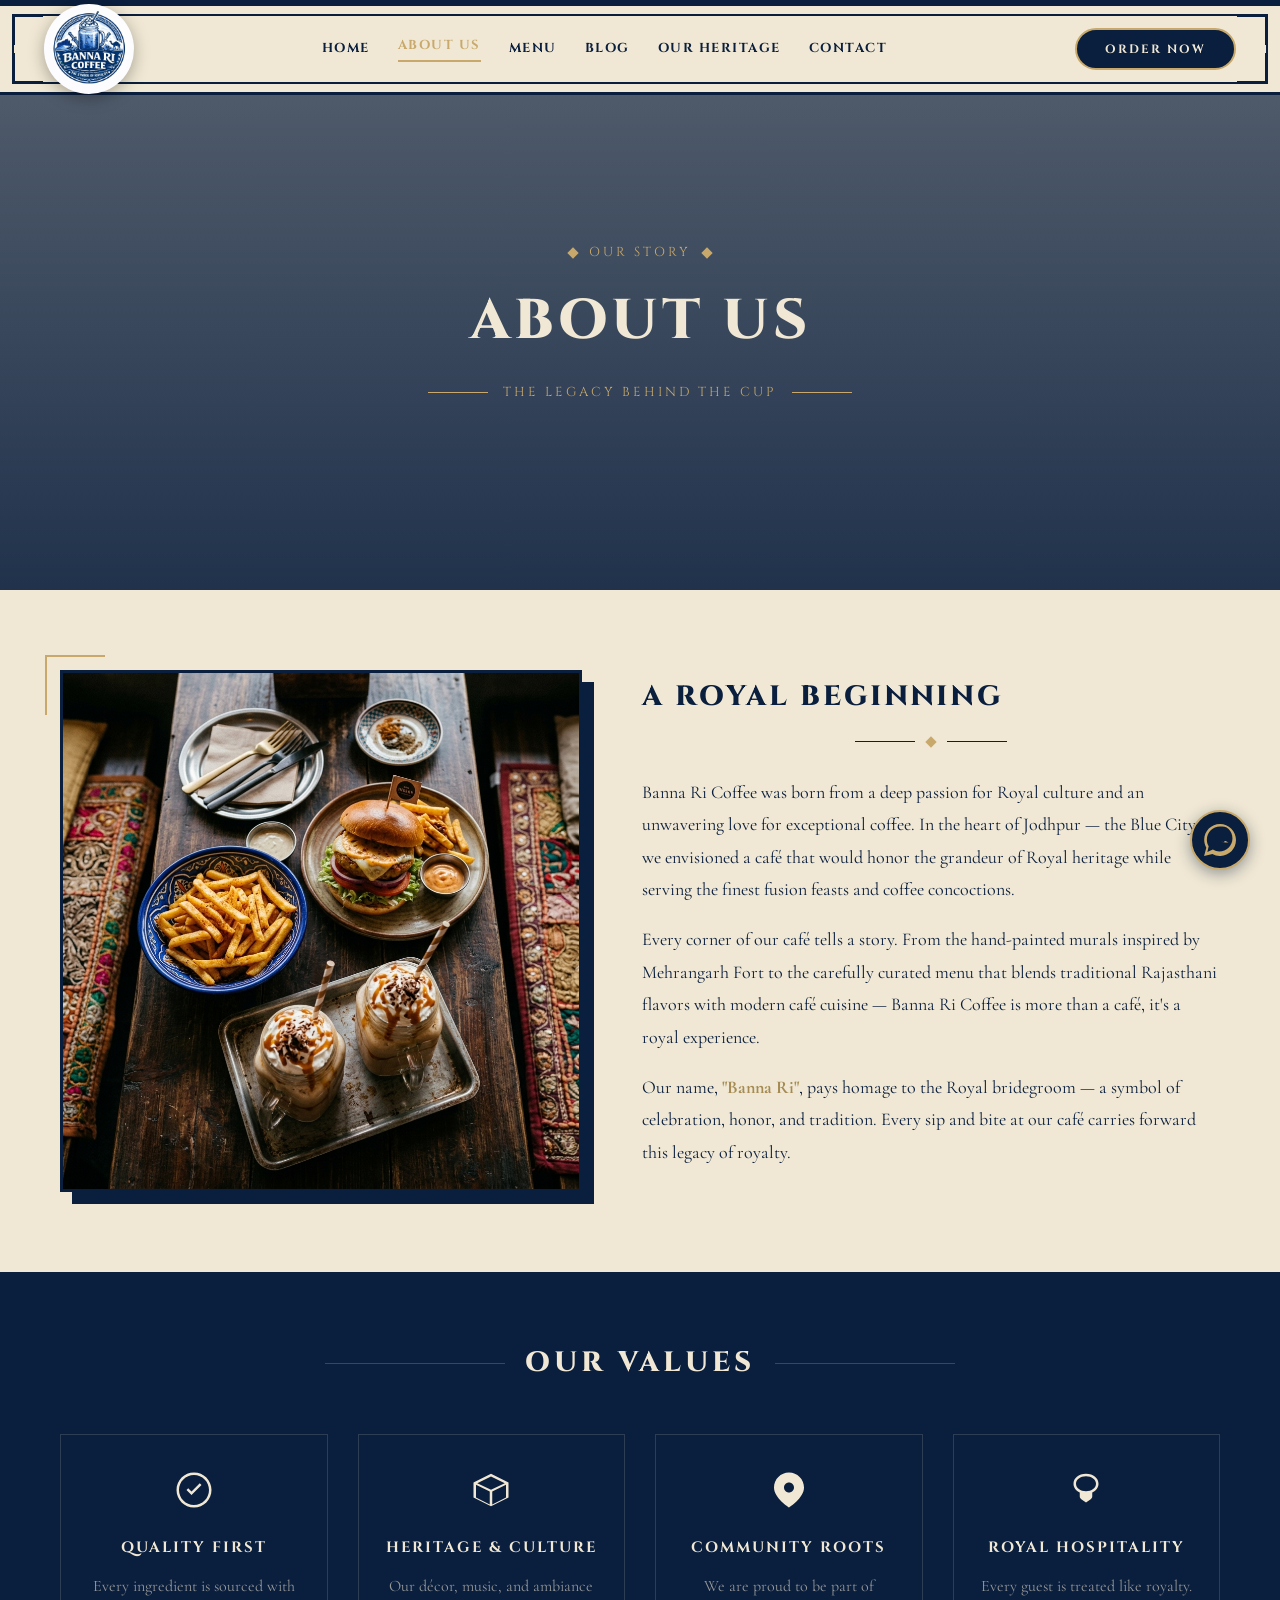
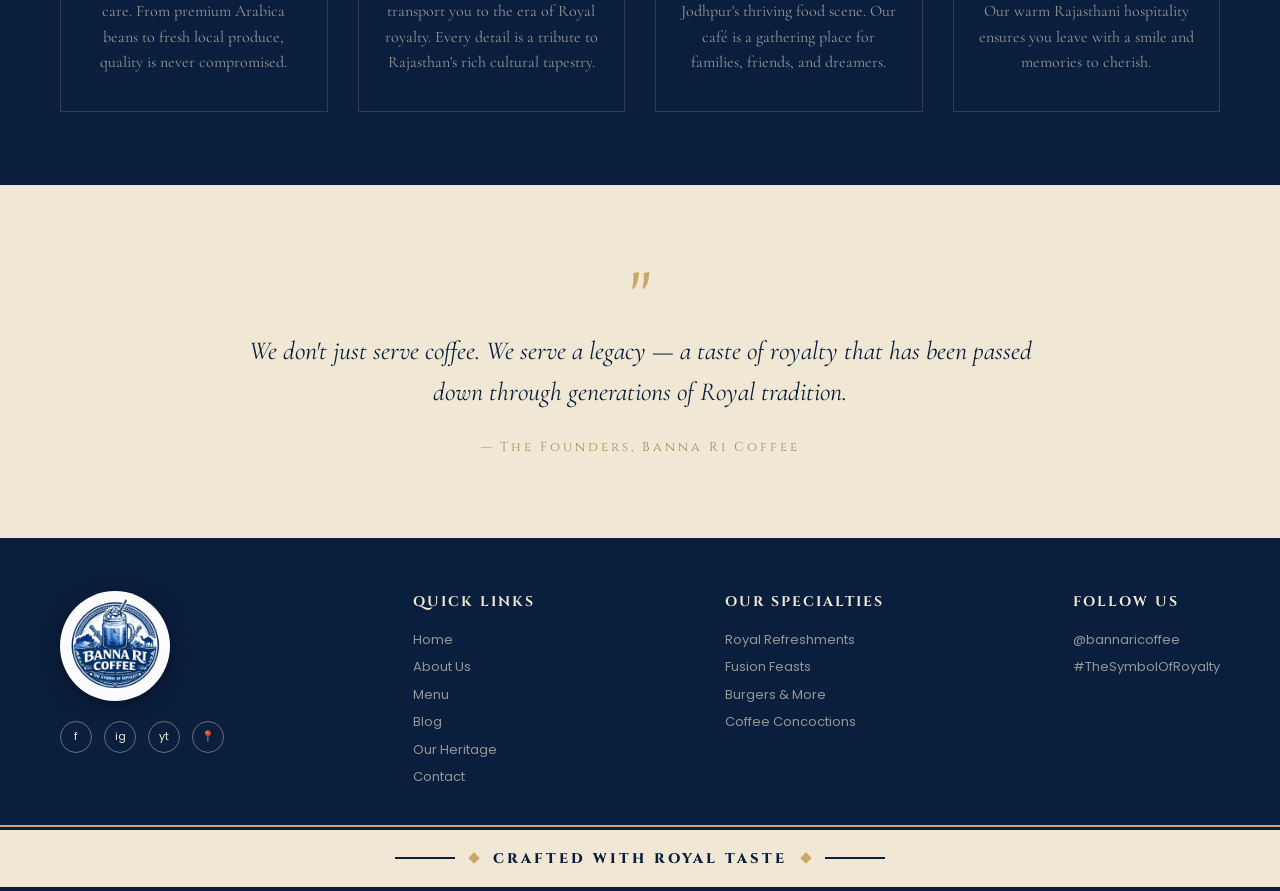
==== commit f04567a5: "Major brand update: Replace Rajputana references, update hero image to bottle logo, add cigar shots " ====
--- a/about.html
+++ b/about.html
@@ -3,8 +3,15 @@
 <head>
     <meta charset="UTF-8">
     <meta name="viewport" content="width=device-width, initial-scale=1.0">
-    <title>About Us | Banna Ri Coffee – The Symbol of Royality</title>
-    <meta name="description" content="Discover the story behind Banna Ri Coffee – where Rajputana heritage meets modern café culture in Jodhpur, Rajasthan.">
+    <title>About Us | Banna Ri Coffee – The Symbol of Royalty</title>
+    <meta name="description" content="Discover the story behind Banna Ri Coffee – where Royal heritage meets modern café culture in Jodhpur, Rajasthan.">
+    <meta name="keywords" content="Banna Ri Coffee, Jodhpur cafe, royal cafe, Royal coffee, about Banna Ri Coffee, founder Yuvraj Singh Chouhan">
+    <meta property="og:title" content="About Us | Banna Ri Coffee – The Symbol of Royalty">
+    <meta property="og:description" content="Discover the story behind Banna Ri Coffee – where Royal heritage meets modern café culture in Jodhpur, Rajasthan.">
+    <meta property="og:type" content="website">
+    <meta property="og:url" content="https://bannaricoffee.in/about.html">
+    <meta name="robots" content="index, follow">
+    <link rel="canonical" href="https://bannaricoffee.in/about.html">
     <link rel="preconnect" href="https://fonts.googleapis.com">
     <link rel="preconnect" href="https://fonts.gstatic.com" crossorigin>
     <link href="https://fonts.googleapis.com/css2?family=Cinzel:wght@400;500;600;700;800;900&family=Cormorant+Garamond:ital,wght@0,300;0,400;0,500;0,600;0,700;1,300;1,400;1,500&family=Poppins:wght@300;400;500;600&display=swap" rel="stylesheet">
@@ -30,7 +37,7 @@
             <a href="index.html#contact">CONTACT</a>
         </div>
         <button class="mobile-menu-toggle" id="mobile-toggle" aria-label="Toggle Menu">☰</button>
-        <a href="https://wa.me/918690031102?text=Jai%20Rajputana!%20I%20would%20like%20to%20place%20an%20order%20or%20inquire%20about%20Banna%20Ri%20Coffee." class="order-btn" target="_blank" rel="noopener noreferrer">ORDER NOW</a>
+        <a href="https://wa.me/918690031102?text=Hello!%20I%20would%20like%20to%20place%20an%20order%20or%20inquire%20about%20Banna%20Ri%20Coffee." class="order-btn" target="_blank" rel="noopener noreferrer">ORDER NOW</a>
     </div>
 </nav>
 
@@ -59,9 +66,9 @@
                 <span class="diamond-sm"></span>
                 <span class="o-line"></span>
             </div>
-            <p>Banna Ri Coffee was born from a deep passion for Rajputana culture and an unwavering love for exceptional coffee. In the heart of Jodhpur — the Blue City — we envisioned a café that would honor the grandeur of Rajput heritage while serving the finest fusion feasts and coffee concoctions.</p>
+            <p>Banna Ri Coffee was born from a deep passion for Royal culture and an unwavering love for exceptional coffee. In the heart of Jodhpur — the Blue City — we envisioned a café that would honor the grandeur of Royal heritage while serving the finest fusion feasts and coffee concoctions.</p>
             <p>Every corner of our café tells a story. From the hand-painted murals inspired by Mehrangarh Fort to the carefully curated menu that blends traditional Rajasthani flavors with modern café cuisine — Banna Ri Coffee is more than a café, it's a royal experience.</p>
-            <p>Our name, <strong>"Banna Ri"</strong>, pays homage to the Rajput bridegroom — a symbol of celebration, honor, and tradition. Every sip and bite at our café carries forward this legacy of royalty.</p>
+            <p>Our name, <strong>"Banna Ri"</strong>, pays homage to the Royal bridegroom — a symbol of celebration, honor, and tradition. Every sip and bite at our café carries forward this legacy of royalty.</p>
         </div>
     </div>
 </section>
@@ -86,7 +93,7 @@
                 <svg viewBox="0 0 64 64" width="40" height="40" fill="var(--cream)"><path d="M32,6L4,20v24l28,14l28-14V20L32,6z M32,10.5L54,21L32,31.5L10,21L32,10.5z M8,23.5l22,11v20.5L8,44V23.5z M34,55V34.5l22-11V44L34,55z"/></svg>
             </div>
             <h3>HERITAGE & CULTURE</h3>
-            <p>Our décor, music, and ambiance transport you to the era of Rajput royalty. Every detail is a tribute to Rajasthan's rich cultural tapestry.</p>
+            <p>Our décor, music, and ambiance transport you to the era of Royal royalty. Every detail is a tribute to Rajasthan's rich cultural tapestry.</p>
         </div>
         <div class="value-card">
             <div class="value-icon">
@@ -109,7 +116,7 @@
 <section class="quote-banner">
     <div class="quote-content">
         <div class="quote-mark">"</div>
-        <blockquote>We don't just serve coffee. We serve a legacy — a taste of royalty that has been passed down through generations of Rajput tradition.</blockquote>
+        <blockquote>We don't just serve coffee. We serve a legacy — a taste of royalty that has been passed down through generations of Royal tradition.</blockquote>
         <p class="quote-author">— The Founders, Banna Ri Coffee</p>
     </div>
 </section>
@@ -156,7 +163,7 @@
 </div>
 
 <!-- FLOATING WHATSAPP BUTTON -->
-<a href="https://wa.me/918690031102?text=Jai%20Rajputana!%20I%20would%20like%20to%20place%20an%20order%20or%20inquire%20about%20Banna%20Ri%20Coffee." class="whatsapp-float" target="_blank" rel="noopener noreferrer">
+<a href="https://wa.me/918690031102?text=Hello!%20I%20would%20like%20to%20place%20an%20order%20or%20inquire%20about%20Banna%20Ri%20Coffee." class="whatsapp-float" target="_blank" rel="noopener noreferrer">
     <div class="whatsapp-tooltip">ORDER / INQUIRE ON WHATSAPP</div>
     <svg class="whatsapp-icon" viewBox="0 0 24 24">
         <path d="M.057 24l1.687-6.163c-1.041-1.804-1.588-3.849-1.587-5.946C.06 5.348 5.397.01 12.008.01c3.202.001 6.212 1.246 8.477 3.514 2.266 2.268 3.507 5.28 3.505 8.484-.004 6.657-5.34 11.997-11.953 11.997-2.005-.001-3.973-.502-5.724-1.455L0 24zm6.59-4.846c1.6.95 3.188 1.449 4.825 1.451 5.436 0 9.86-4.37 9.864-9.799.002-2.63-1.023-5.101-2.885-6.967C16.688 1.974 14.218 1.95 12.012 1.95c-5.438 0-9.863 4.373-9.867 9.802-.001 1.764.47 3.487 1.365 5.02L2.516 21.03l4.131-1.876zm11.758-5.321c-.328-.164-1.94-.959-2.241-1.07-.301-.11-.52-.164-.738.164-.219.329-.848 1.07-.1.328.164.738 1.07 2.241.11.3-.11.492-.41.656-.82.328-1.53-.765-2.241-1.07-.3-.11-.492-.164-.738-.164-.219 0-.52.082-.738.329s-.82.82-.82 2.001.875 2.32 1.011 2.511c.137.192 1.7 2.596 4.12 3.644.576.248 1.025.396 1.375.507.579.184 1.106.158 1.522.096.464-.069 1.94-.793 2.214-1.52.274-.728.274-1.352.192-1.488-.082-.136-.301-.219-.63-.383z"/>
--- a/pages.css
+++ b/pages.css
@@ -507,6 +507,7 @@
   .story-image{flex:0 0 auto}
   .values-grid{grid-template-columns:repeat(2,1fr)}
   .menu-items-grid{grid-template-columns:1fr}
+  .menu-category{padding:30px}
   .gallery-masonry{grid-template-columns:repeat(2,1fr)}
   .timeline-item,.timeline-item.right{flex-direction:column;text-align:center}
   .timeline::before{left:20px}
@@ -517,6 +518,9 @@
 @media(max-width:600px){
   .about-story,.full-menu,.gallery-full,.heritage-timeline{padding:40px 20px}
   .values-grid{grid-template-columns:1fr}
+  .menu-category{padding:25px 15px;margin-bottom:30px}
+  .cat-header h2{font-size:18px;letter-spacing:1px;white-space:normal;text-align:center}
+  .cat-header .heading-line{display:none}
   .gallery-masonry{grid-template-columns:1fr;grid-auto-rows:200px}
   .gal-card.tall,.gal-card.wide{grid-column:span 1;grid-row:span 1}
   .page-hero-content h1{font-size:32px}
